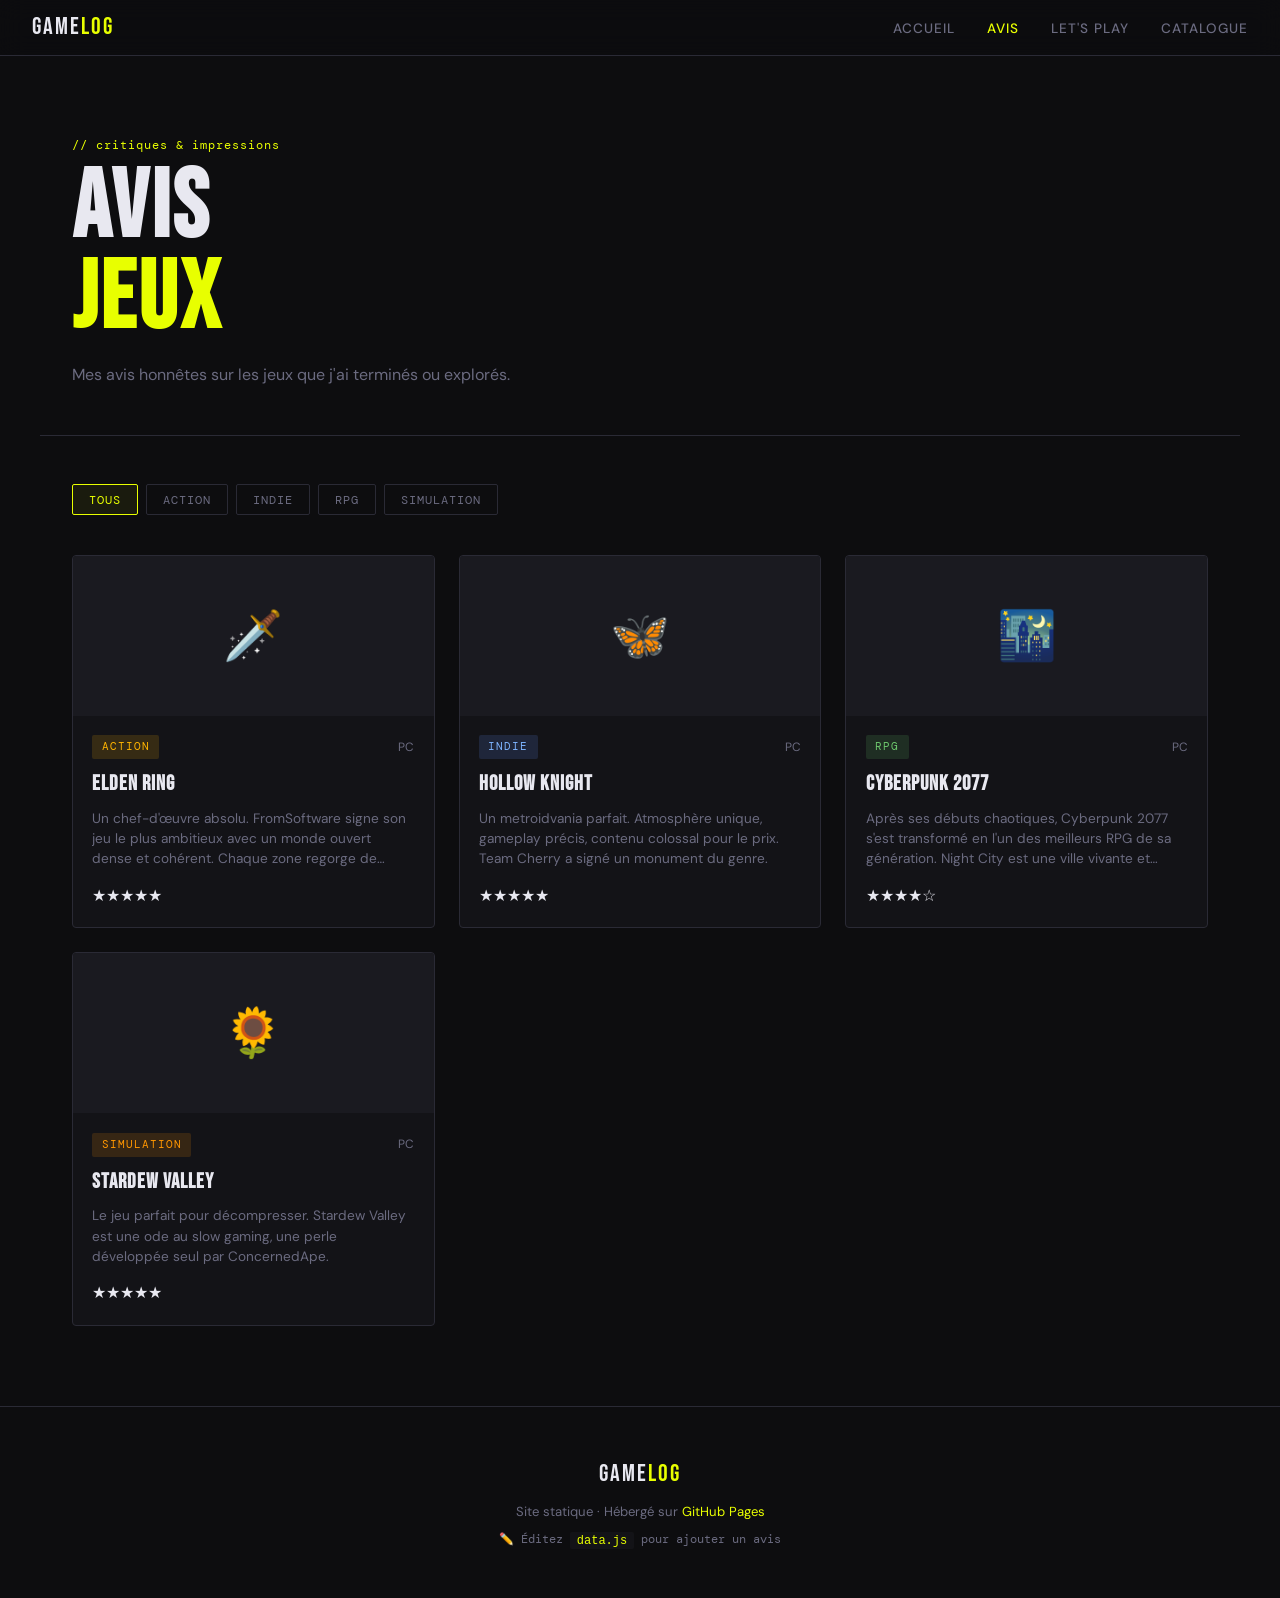
==== avis.html @ a3b69e29 "Add files via upload" ====
<!DOCTYPE html>
<html lang="fr">
<head>
  <meta charset="UTF-8" />
  <meta name="viewport" content="width=device-width, initial-scale=1.0" />
  <title>Avis — GameLog</title>
  <link rel="preconnect" href="https://fonts.googleapis.com" />
  <link href="https://fonts.googleapis.com/css2?family=Bebas+Neue&family=DM+Sans:wght@300;400;500;700&family=DM+Mono:wght@400;500&display=swap" rel="stylesheet" />
  <link rel="stylesheet" href="style.css" />
</head>
<body data-page="avis">

  <nav class="navbar">
    <a href="index.html" class="logo">GAME<span>LOG</span></a>
    <ul class="nav-links">
      <li><a href="index.html">Accueil</a></li>
      <li><a href="avis.html" class="active">Avis</a></li>
      <li><a href="letsplay.html">Let's Play</a></li>
      <li><a href="catalogue.html">Catalogue</a></li>
    </ul>
    <button class="nav-toggle" onclick="toggleMenu()">☰</button>
  </nav>

  <div class="page-hero">
    <span class="hero-tag section-tag">// critiques & impressions</span>
    <h1>AVIS<br><span class="accent">JEUX</span></h1>
    <p>Mes avis honnêtes sur les jeux que j'ai terminés ou explorés.</p>
  </div>

  <div class="page-content">
    <div class="filters" id="avis-filters"></div>
    <div class="cards-grid" id="avis-grid"></div>
  </div>

  <footer class="footer">
    <p class="logo">GAME<span>LOG</span></p>
    <p>Site statique · Hébergé sur <a href="https://pages.github.com/" target="_blank">GitHub Pages</a></p>
    <p class="footer-edit">✏️ Éditez <code>data.js</code> pour ajouter un avis</p>
  </footer>

  <script src="data.js"></script>
  <script src="app.js"></script>
</body>
</html>
---- style.css ----
/* =====================
   VARIABLES & RESET
   ===================== */
:root {
  --bg: #0d0d0f;
  --bg2: #131317;
  --bg3: #1a1a20;
  --border: #2a2a35;
  --accent: #e8ff00;
  --accent2: #ff4d6d;
  --text: #e8e8f0;
  --text-muted: #6b6b80;
  --font-display: 'Bebas Neue', sans-serif;
  --font-body: 'DM Sans', sans-serif;
  --font-mono: 'DM Mono', monospace;
  --radius: 4px;
  --transition: 0.2s ease;
}

*, *::before, *::after { box-sizing: border-box; margin: 0; padding: 0; }

html { scroll-behavior: smooth; }

body {
  background: var(--bg);
  color: var(--text);
  font-family: var(--font-body);
  font-size: 16px;
  line-height: 1.6;
  min-height: 100vh;
}

a { color: inherit; text-decoration: none; }
ul { list-style: none; }
img { max-width: 100%; border-radius: var(--radius); }

/* =====================
   NAVBAR
   ===================== */
.navbar {
  position: sticky;
  top: 0;
  z-index: 100;
  display: flex;
  align-items: center;
  justify-content: space-between;
  padding: 0 2rem;
  height: 56px;
  background: rgba(13,13,15,0.92);
  backdrop-filter: blur(12px);
  border-bottom: 1px solid var(--border);
}

.logo {
  font-family: var(--font-display);
  font-size: 1.5rem;
  letter-spacing: 2px;
  color: var(--text);
}
.logo span { color: var(--accent); }

.nav-links {
  display: flex;
  gap: 2rem;
}
.nav-links a {
  font-size: 0.85rem;
  font-weight: 500;
  text-transform: uppercase;
  letter-spacing: 1px;
  color: var(--text-muted);
  transition: color var(--transition);
}
.nav-links a:hover,
.nav-links a.active { color: var(--accent); }

.nav-toggle {
  display: none;
  background: none;
  border: none;
  color: var(--text);
  font-size: 1.4rem;
  cursor: pointer;
}

/* =====================
   HERO
   ===================== */
.hero {
  position: relative;
  min-height: 90vh;
  display: flex;
  flex-direction: column;
  justify-content: center;
  padding: 4rem 2rem 2rem;
  overflow: hidden;
}

.hero-bg {
  position: absolute;
  inset: 0;
  background:
    radial-gradient(ellipse 60% 60% at 80% 40%, rgba(232,255,0,0.06) 0%, transparent 70%),
    radial-gradient(ellipse 40% 40% at 20% 70%, rgba(255,77,109,0.05) 0%, transparent 60%);
}

.scanline {
  position: absolute;
  inset: 0;
  background: repeating-linear-gradient(
    0deg,
    transparent,
    transparent 2px,
    rgba(255,255,255,0.015) 2px,
    rgba(255,255,255,0.015) 4px
  );
  pointer-events: none;
}

.hero-content { position: relative; max-width: 700px; }

.hero-tag {
  font-family: var(--font-mono);
  font-size: 0.8rem;
  color: var(--accent);
  margin-bottom: 1rem;
  letter-spacing: 2px;
}

.hero h1 {
  font-family: var(--font-display);
  font-size: clamp(4rem, 12vw, 9rem);
  line-height: 0.9;
  letter-spacing: 2px;
  margin-bottom: 1.5rem;
}

.accent { color: var(--accent); -webkit-text-stroke: 0; }

.hero-sub {
  font-size: 1rem;
  color: var(--text-muted);
  letter-spacing: 1px;
  margin-bottom: 2.5rem;
}

.hero-cta { display: flex; gap: 1rem; flex-wrap: wrap; }

.btn {
  display: inline-block;
  padding: 0.7rem 1.8rem;
  font-family: var(--font-body);
  font-size: 0.85rem;
  font-weight: 700;
  text-transform: uppercase;
  letter-spacing: 2px;
  border-radius: var(--radius);
  transition: all var(--transition);
  cursor: pointer;
  border: none;
}
.btn-primary {
  background: var(--accent);
  color: #000;
}
.btn-primary:hover { background: #fff; }

.btn-ghost {
  border: 1px solid var(--border);
  color: var(--text);
  background: transparent;
}
.btn-ghost:hover { border-color: var(--accent); color: var(--accent); }

.hero-stats {
  position: relative;
  display: flex;
  gap: 3rem;
  margin-top: 4rem;
  padding-top: 2rem;
  border-top: 1px solid var(--border);
}

.stat {}
.stat-num {
  display: block;
  font-family: var(--font-display);
  font-size: 3rem;
  color: var(--accent);
  line-height: 1;
}
.stat-label {
  font-size: 0.75rem;
  text-transform: uppercase;
  letter-spacing: 1px;
  color: var(--text-muted);
}

/* =====================
   SECTIONS
   ===================== */
.section {
  padding: 5rem 2rem;
  max-width: 1200px;
  margin: 0 auto;
}

.section-dark {
  max-width: 100%;
  background: var(--bg2);
  padding: 5rem 2rem;
}
.section-dark > * { max-width: 1200px; margin-left: auto; margin-right: auto; }

.section-header {
  display: flex;
  align-items: baseline;
  gap: 1rem;
  margin-bottom: 2.5rem;
  flex-wrap: wrap;
}
.section-tag {
  font-family: var(--font-mono);
  font-size: 0.75rem;
  color: var(--accent);
  letter-spacing: 1px;
}
.section-header h2 {
  font-family: var(--font-display);
  font-size: 2.5rem;
  letter-spacing: 2px;
  flex: 1;
}
.see-all {
  font-size: 0.8rem;
  color: var(--text-muted);
  text-transform: uppercase;
  letter-spacing: 1px;
  transition: color var(--transition);
}
.see-all:hover { color: var(--accent); }

/* =====================
   CARDS GRID
   ===================== */
.cards-grid {
  display: grid;
  grid-template-columns: repeat(auto-fill, minmax(300px, 1fr));
  gap: 1.5rem;
}

.card {
  background: var(--bg2);
  border: 1px solid var(--border);
  border-radius: var(--radius);
  overflow: hidden;
  transition: border-color var(--transition), transform var(--transition);
  cursor: pointer;
}
.card:hover { border-color: var(--accent); transform: translateY(-3px); }

.card-cover {
  width: 100%;
  height: 160px;
  object-fit: cover;
  background: var(--bg3);
  display: flex;
  align-items: center;
  justify-content: center;
  font-size: 3rem;
}
.card-cover-placeholder {
  width: 100%;
  height: 160px;
  background: var(--bg3);
  display: flex;
  align-items: center;
  justify-content: center;
  font-size: 3rem;
}

.card-body { padding: 1.2rem; }

.card-meta {
  display: flex;
  justify-content: space-between;
  align-items: center;
  margin-bottom: 0.5rem;
}

.tag {
  font-family: var(--font-mono);
  font-size: 0.7rem;
  padding: 0.2rem 0.6rem;
  border-radius: 2px;
  background: var(--bg3);
  color: var(--text-muted);
  text-transform: uppercase;
  letter-spacing: 1px;
}
.tag.rpg { background: rgba(100,200,100,0.15); color: #6dc76d; }
.tag.fps { background: rgba(255,77,109,0.15); color: var(--accent2); }
.tag.indie { background: rgba(100,150,255,0.15); color: #7eb4ff; }
.tag.action { background: rgba(255,180,0,0.15); color: #ffb400; }
.tag.aventure { background: rgba(180,100,255,0.15); color: #c87aff; }
.tag.strategie { background: rgba(0,200,200,0.15); color: #00c8c8; }
.tag.simulation { background: rgba(255,150,0,0.15); color: #ff9600; }
.tag.sport { background: rgba(0,200,100,0.15); color: #00c864; }
.tag.horreur { background: rgba(120,0,0,0.3); color: #ff6060; }
.tag.plateforme { background: rgba(200,100,0,0.15); color: #c87832; }

.card h3 {
  font-family: var(--font-display);
  font-size: 1.3rem;
  letter-spacing: 1px;
  margin-bottom: 0.5rem;
}
.card p {
  font-size: 0.85rem;
  color: var(--text-muted);
  line-height: 1.5;
  display: -webkit-box;
  -webkit-line-clamp: 3;
  -webkit-box-orient: vertical;
  overflow: hidden;
}

.note {
  display: flex;
  gap: 2px;
  margin-top: 0.8rem;
  font-size: 1rem;
}

/* =====================
   LET'S PLAY LIST
   ===================== */
.lp-list { display: flex; flex-direction: column; gap: 1rem; max-width: 1200px; margin: 0 auto; }

.lp-item {
  display: flex;
  gap: 1.5rem;
  align-items: center;
  padding: 1rem 1.5rem;
  background: var(--bg);
  border: 1px solid var(--border);
  border-radius: var(--radius);
  transition: border-color var(--transition);
}
.lp-item:hover { border-color: var(--accent); }

.lp-num {
  font-family: var(--font-display);
  font-size: 2rem;
  color: var(--border);
  min-width: 40px;
  text-align: center;
}

.lp-info { flex: 1; }
.lp-info h3 {
  font-family: var(--font-display);
  font-size: 1.2rem;
  letter-spacing: 1px;
  margin-bottom: 0.2rem;
}
.lp-info p { font-size: 0.82rem; color: var(--text-muted); }

.lp-status {
  font-family: var(--font-mono);
  font-size: 0.7rem;
  padding: 0.3rem 0.8rem;
  border-radius: 2px;
  text-transform: uppercase;
  letter-spacing: 1px;
  white-space: nowrap;
}
.lp-status.en-cours { background: rgba(232,255,0,0.12); color: var(--accent); }
.lp-status.termine { background: rgba(100,200,100,0.12); color: #6dc76d; }
.lp-status.en-pause { background: rgba(255,180,0,0.12); color: #ffb400; }
.lp-status.prevu { background: rgba(150,150,180,0.12); color: var(--text-muted); }

/* =====================
   PAGE AVIS / LP / CATALOGUE
   ===================== */
.page-hero {
  padding: 5rem 2rem 3rem;
  max-width: 1200px;
  margin: 0 auto;
  border-bottom: 1px solid var(--border);
  margin-bottom: 3rem;
}
.page-hero .hero-tag { display: block; margin-bottom: 0.5rem; }
.page-hero h1 {
  font-family: var(--font-display);
  font-size: clamp(3rem, 8vw, 6rem);
  letter-spacing: 3px;
  line-height: 0.95;
}
.page-hero p { color: var(--text-muted); margin-top: 1rem; max-width: 500px; }

.page-content {
  max-width: 1200px;
  margin: 0 auto;
  padding: 0 2rem 5rem;
}

/* FILTERS */
.filters {
  display: flex;
  gap: 0.5rem;
  flex-wrap: wrap;
  margin-bottom: 2.5rem;
}
.filter-btn {
  font-family: var(--font-mono);
  font-size: 0.75rem;
  padding: 0.4rem 1rem;
  border-radius: 2px;
  border: 1px solid var(--border);
  background: transparent;
  color: var(--text-muted);
  cursor: pointer;
  text-transform: uppercase;
  letter-spacing: 1px;
  transition: all var(--transition);
}
.filter-btn:hover,
.filter-btn.active { border-color: var(--accent); color: var(--accent); background: rgba(232,255,0,0.06); }

/* SEARCH */
.search-bar {
  display: flex;
  gap: 0.75rem;
  margin-bottom: 2rem;
}
.search-bar input {
  flex: 1;
  padding: 0.7rem 1rem;
  background: var(--bg2);
  border: 1px solid var(--border);
  border-radius: var(--radius);
  color: var(--text);
  font-family: var(--font-mono);
  font-size: 0.85rem;
  outline: none;
  transition: border-color var(--transition);
}
.search-bar input:focus { border-color: var(--accent); }
.search-bar input::placeholder { color: var(--text-muted); }

/* CATALOGUE TABLE */
.catalogue-table {
  width: 100%;
  border-collapse: collapse;
  font-size: 0.88rem;
}
.catalogue-table thead tr {
  border-bottom: 1px solid var(--border);
}
.catalogue-table th {
  font-family: var(--font-mono);
  font-size: 0.7rem;
  text-transform: uppercase;
  letter-spacing: 1px;
  color: var(--text-muted);
  padding: 0.75rem 1rem;
  text-align: left;
  cursor: pointer;
  user-select: none;
  white-space: nowrap;
}
.catalogue-table th:hover { color: var(--accent); }
.catalogue-table tbody tr {
  border-bottom: 1px solid var(--border);
  transition: background var(--transition);
}
.catalogue-table tbody tr:hover { background: var(--bg2); }
.catalogue-table td {
  padding: 0.85rem 1rem;
  vertical-align: middle;
}
.catalogue-table td:first-child {
  font-weight: 500;
  color: var(--text);
}

.status-badge {
  font-family: var(--font-mono);
  font-size: 0.65rem;
  padding: 0.2rem 0.6rem;
  border-radius: 2px;
  text-transform: uppercase;
  letter-spacing: 1px;
}
.status-badge.termine { background: rgba(100,200,100,0.12); color: #6dc76d; }
.status-badge.en-cours { background: rgba(232,255,0,0.1); color: var(--accent); }
.status-badge.backlog { background: rgba(150,150,180,0.1); color: var(--text-muted); }
.status-badge.abandonne { background: rgba(255,77,109,0.1); color: var(--accent2); }
.status-badge.platine { background: rgba(180,130,255,0.15); color: #c87aff; }

/* MODAL */
.modal-overlay {
  position: fixed;
  inset: 0;
  background: rgba(0,0,0,0.85);
  z-index: 200;
  display: flex;
  align-items: center;
  justify-content: center;
  padding: 1rem;
  opacity: 0;
  pointer-events: none;
  transition: opacity 0.2s;
}
.modal-overlay.open { opacity: 1; pointer-events: all; }

.modal {
  background: var(--bg2);
  border: 1px solid var(--border);
  border-radius: var(--radius);
  max-width: 650px;
  width: 100%;
  max-height: 90vh;
  overflow-y: auto;
  padding: 2.5rem;
  position: relative;
  transform: translateY(20px);
  transition: transform 0.2s;
}
.modal-overlay.open .modal { transform: translateY(0); }

.modal-close {
  position: absolute;
  top: 1.2rem;
  right: 1.2rem;
  background: none;
  border: none;
  color: var(--text-muted);
  font-size: 1.4rem;
  cursor: pointer;
  line-height: 1;
}
.modal-close:hover { color: var(--accent); }

.modal-tag { display: block; margin-bottom: 0.5rem; }
.modal h2 {
  font-family: var(--font-display);
  font-size: 2.2rem;
  letter-spacing: 2px;
  margin-bottom: 0.5rem;
}
.modal .modal-meta { font-size: 0.8rem; color: var(--text-muted); margin-bottom: 1.5rem; }
.modal .modal-body { line-height: 1.8; color: var(--text); white-space: pre-wrap; }
.modal .note { font-size: 1.2rem; margin-bottom: 1rem; }

/* =====================
   STATS SUMMARY BAR
   ===================== */
.summary-bar {
  display: flex;
  gap: 2rem;
  padding: 1.5rem 0;
  margin-bottom: 2rem;
  border-bottom: 1px solid var(--border);
  flex-wrap: wrap;
}
.summary-item {}
.summary-item .num {
  font-family: var(--font-display);
  font-size: 2rem;
  color: var(--accent);
  line-height: 1;
}
.summary-item .lbl {
  font-size: 0.75rem;
  color: var(--text-muted);
  text-transform: uppercase;
  letter-spacing: 1px;
}

/* =====================
   FOOTER
   ===================== */
.footer {
  text-align: center;
  padding: 3rem 1rem;
  border-top: 1px solid var(--border);
  font-size: 0.82rem;
  color: var(--text-muted);
  display: flex;
  flex-direction: column;
  gap: 0.5rem;
}
.footer .logo { font-family: var(--font-display); font-size: 1.5rem; color: var(--text); }
.footer a { color: var(--accent); }
.footer-edit { font-family: var(--font-mono); font-size: 0.75rem; }
.footer code { background: var(--bg2); padding: 0.1rem 0.4rem; border-radius: 2px; color: var(--accent); }

/* =====================
   RESPONSIVE
   ===================== */
@media (max-width: 768px) {
  .nav-links { display: none; flex-direction: column; position: absolute; top: 56px; left: 0; right: 0; background: var(--bg); padding: 1rem 2rem; border-bottom: 1px solid var(--border); }
  .nav-links.open { display: flex; }
  .nav-toggle { display: block; }
  .navbar { position: relative; }

  .hero-stats { gap: 1.5rem; flex-wrap: wrap; }
  .stat-num { font-size: 2rem; }

  .lp-item { flex-wrap: wrap; }
  .lp-num { display: none; }

  .catalogue-table { font-size: 0.78rem; }
  .catalogue-table th, .catalogue-table td { padding: 0.6rem 0.5rem; }
  .catalogue-table th:nth-child(4),
  .catalogue-table td:nth-child(4) { display: none; }

  .summary-bar { gap: 1rem; }
}

/* =====================
   ANIMATIONS
   ===================== */
@keyframes fadeUp {
  from { opacity: 0; transform: translateY(20px); }
  to { opacity: 1; transform: translateY(0); }
}

.hero-content, .hero-stats {
  animation: fadeUp 0.6s ease both;
}
.hero-stats { animation-delay: 0.15s; }

.card, .lp-item {
  animation: fadeUp 0.4s ease both;
}
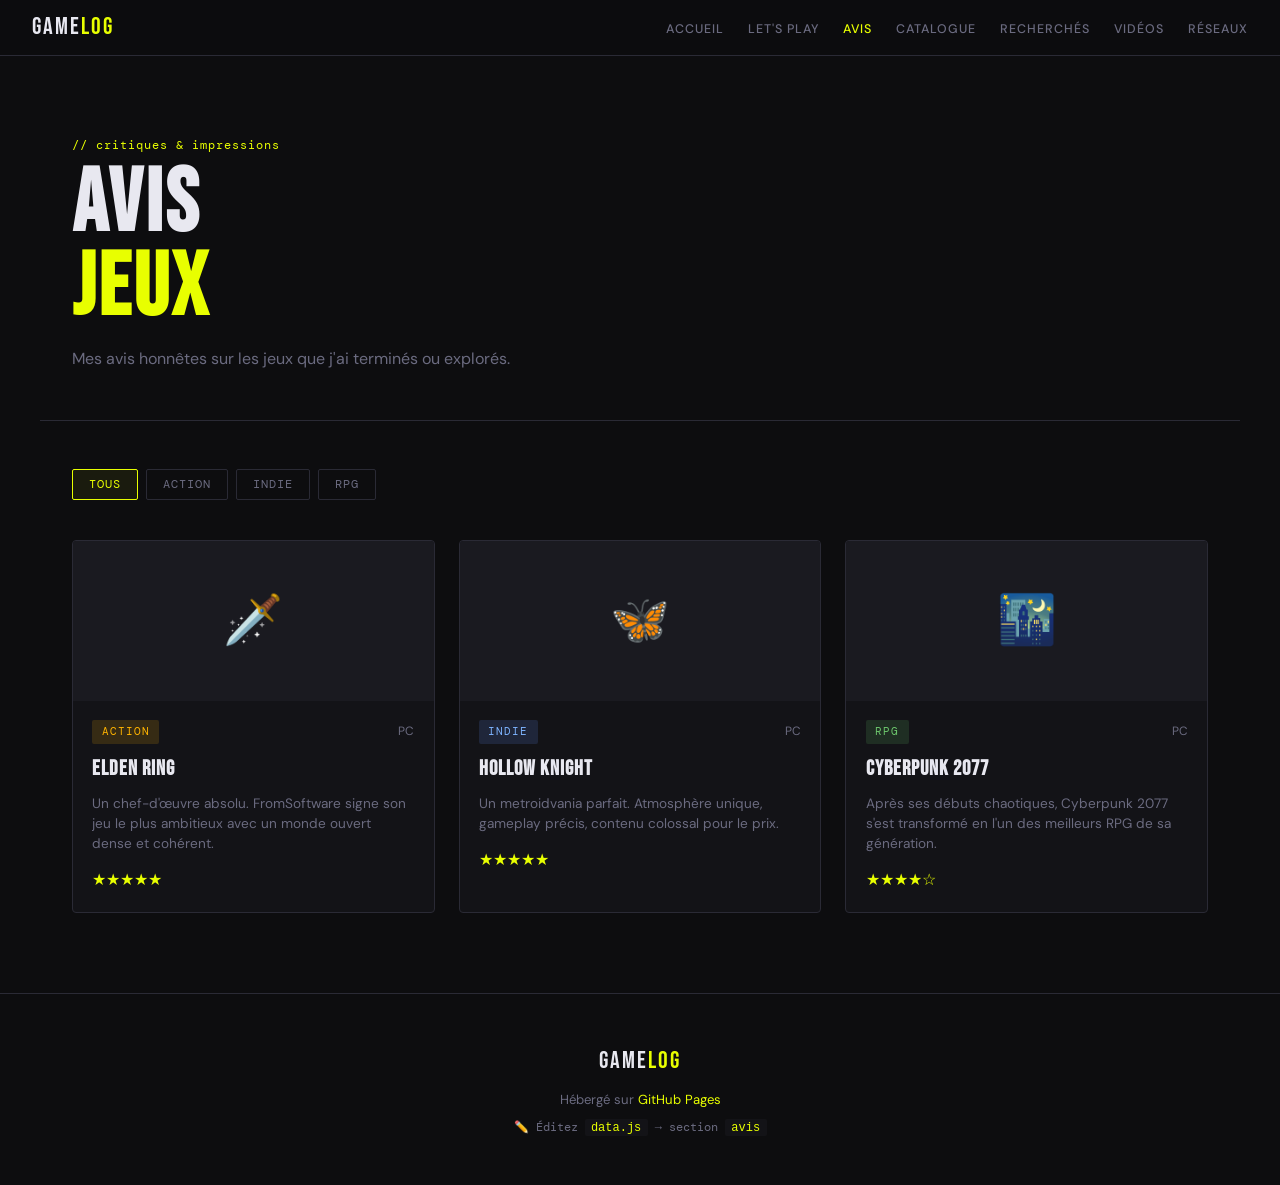
==== commit f0db3f4b: "Add files via upload" ====
--- a/avis.html
+++ b/avis.html
@@ -1,44 +1,40 @@
 <!DOCTYPE html>
 <html lang="fr">
 <head>
-  <meta charset="UTF-8" />
-  <meta name="viewport" content="width=device-width, initial-scale=1.0" />
+  <meta charset="UTF-8" /><meta name="viewport" content="width=device-width, initial-scale=1.0" />
   <title>Avis — GameLog</title>
   <link rel="preconnect" href="https://fonts.googleapis.com" />
   <link href="https://fonts.googleapis.com/css2?family=Bebas+Neue&family=DM+Sans:wght@300;400;500;700&family=DM+Mono:wght@400;500&display=swap" rel="stylesheet" />
   <link rel="stylesheet" href="style.css" />
 </head>
 <body data-page="avis">
-
   <nav class="navbar">
     <a href="index.html" class="logo">GAME<span>LOG</span></a>
-    <ul class="nav-links">
+    <ul class="nav-links" id="nav-links">
       <li><a href="index.html">Accueil</a></li>
+      <li><a href="letsplay.html">Let's Play</a></li>
       <li><a href="avis.html" class="active">Avis</a></li>
-      <li><a href="letsplay.html">Let's Play</a></li>
       <li><a href="catalogue.html">Catalogue</a></li>
+      <li><a href="recherches.html">Recherchés</a></li>
+      <li><a href="videos.html">Vidéos</a></li>
+      <li><a href="reseaux.html">Réseaux</a></li>
     </ul>
     <button class="nav-toggle" onclick="toggleMenu()">☰</button>
   </nav>
-
   <div class="page-hero">
     <span class="hero-tag section-tag">// critiques & impressions</span>
     <h1>AVIS<br><span class="accent">JEUX</span></h1>
     <p>Mes avis honnêtes sur les jeux que j'ai terminés ou explorés.</p>
   </div>
-
   <div class="page-content">
     <div class="filters" id="avis-filters"></div>
     <div class="cards-grid" id="avis-grid"></div>
   </div>
-
   <footer class="footer">
     <p class="logo">GAME<span>LOG</span></p>
-    <p>Site statique · Hébergé sur <a href="https://pages.github.com/" target="_blank">GitHub Pages</a></p>
-    <p class="footer-edit">✏️ Éditez <code>data.js</code> pour ajouter un avis</p>
+    <p>Hébergé sur <a href="https://pages.github.com/" target="_blank">GitHub Pages</a></p>
+    <p class="footer-edit">✏️ Éditez <code>data.js</code> → section <code>avis</code></p>
   </footer>
-
-  <script src="data.js"></script>
-  <script src="app.js"></script>
+  <script src="data.js"></script><script src="app.js"></script>
 </body>
 </html>
--- a/style.css
+++ b/style.css
@@ -16,288 +16,60 @@
   --radius: 4px;
   --transition: 0.2s ease;
 }
-
 *, *::before, *::after { box-sizing: border-box; margin: 0; padding: 0; }
-
 html { scroll-behavior: smooth; }
-
-body {
-  background: var(--bg);
-  color: var(--text);
-  font-family: var(--font-body);
-  font-size: 16px;
-  line-height: 1.6;
-  min-height: 100vh;
-}
-
+body { background: var(--bg); color: var(--text); font-family: var(--font-body); font-size: 16px; line-height: 1.6; min-height: 100vh; }
 a { color: inherit; text-decoration: none; }
 ul { list-style: none; }
 img { max-width: 100%; border-radius: var(--radius); }
 
-/* =====================
-   NAVBAR
-   ===================== */
+/* ── NAVBAR ── */
 .navbar {
-  position: sticky;
-  top: 0;
-  z-index: 100;
-  display: flex;
-  align-items: center;
-  justify-content: space-between;
-  padding: 0 2rem;
-  height: 56px;
-  background: rgba(13,13,15,0.92);
-  backdrop-filter: blur(12px);
+  position: sticky; top: 0; z-index: 100;
+  display: flex; align-items: center; justify-content: space-between;
+  padding: 0 2rem; height: 56px;
+  background: rgba(13,13,15,0.95); backdrop-filter: blur(12px);
   border-bottom: 1px solid var(--border);
-}
-
-.logo {
-  font-family: var(--font-display);
-  font-size: 1.5rem;
-  letter-spacing: 2px;
-  color: var(--text);
-}
+  gap: 1rem;
+}
+.logo { font-family: var(--font-display); font-size: 1.5rem; letter-spacing: 2px; color: var(--text); white-space: nowrap; }
 .logo span { color: var(--accent); }
-
-.nav-links {
-  display: flex;
-  gap: 2rem;
-}
-.nav-links a {
-  font-size: 0.85rem;
-  font-weight: 500;
-  text-transform: uppercase;
-  letter-spacing: 1px;
-  color: var(--text-muted);
-  transition: color var(--transition);
-}
-.nav-links a:hover,
-.nav-links a.active { color: var(--accent); }
-
-.nav-toggle {
-  display: none;
-  background: none;
-  border: none;
-  color: var(--text);
-  font-size: 1.4rem;
-  cursor: pointer;
-}
-
-/* =====================
-   HERO
-   ===================== */
-.hero {
-  position: relative;
-  min-height: 90vh;
-  display: flex;
-  flex-direction: column;
-  justify-content: center;
-  padding: 4rem 2rem 2rem;
-  overflow: hidden;
-}
-
-.hero-bg {
-  position: absolute;
-  inset: 0;
-  background:
-    radial-gradient(ellipse 60% 60% at 80% 40%, rgba(232,255,0,0.06) 0%, transparent 70%),
-    radial-gradient(ellipse 40% 40% at 20% 70%, rgba(255,77,109,0.05) 0%, transparent 60%);
-}
-
-.scanline {
-  position: absolute;
-  inset: 0;
-  background: repeating-linear-gradient(
-    0deg,
-    transparent,
-    transparent 2px,
-    rgba(255,255,255,0.015) 2px,
-    rgba(255,255,255,0.015) 4px
-  );
-  pointer-events: none;
-}
-
+.nav-links { display: flex; gap: 1.5rem; flex-wrap: nowrap; }
+.nav-links a { font-size: 0.78rem; font-weight: 500; text-transform: uppercase; letter-spacing: 1px; color: var(--text-muted); transition: color var(--transition); white-space: nowrap; }
+.nav-links a:hover, .nav-links a.active { color: var(--accent); }
+.nav-toggle { display: none; background: none; border: none; color: var(--text); font-size: 1.4rem; cursor: pointer; }
+
+/* ── HERO ── */
+.hero { position: relative; min-height: 88vh; display: flex; flex-direction: column; justify-content: center; padding: 5rem 2rem 2rem; overflow: hidden; }
+.hero-bg { position: absolute; inset: 0; background: radial-gradient(ellipse 60% 60% at 80% 40%, rgba(232,255,0,0.06) 0%, transparent 70%), radial-gradient(ellipse 40% 40% at 20% 70%, rgba(255,77,109,0.05) 0%, transparent 60%); }
+.scanline { position: absolute; inset: 0; background: repeating-linear-gradient(0deg, transparent, transparent 2px, rgba(255,255,255,0.012) 2px, rgba(255,255,255,0.012) 4px); pointer-events: none; }
 .hero-content { position: relative; max-width: 700px; }
-
-.hero-tag {
-  font-family: var(--font-mono);
-  font-size: 0.8rem;
-  color: var(--accent);
-  margin-bottom: 1rem;
-  letter-spacing: 2px;
-}
-
-.hero h1 {
-  font-family: var(--font-display);
-  font-size: clamp(4rem, 12vw, 9rem);
-  line-height: 0.9;
-  letter-spacing: 2px;
-  margin-bottom: 1.5rem;
-}
-
-.accent { color: var(--accent); -webkit-text-stroke: 0; }
-
-.hero-sub {
-  font-size: 1rem;
-  color: var(--text-muted);
-  letter-spacing: 1px;
-  margin-bottom: 2.5rem;
-}
-
+.hero-tag { font-family: var(--font-mono); font-size: 0.8rem; color: var(--accent); margin-bottom: 1rem; letter-spacing: 2px; }
+.hero h1 { font-family: var(--font-display); font-size: clamp(3.5rem, 10vw, 8rem); line-height: 0.9; letter-spacing: 2px; margin-bottom: 1.5rem; }
+.accent { color: var(--accent); }
+.hero-sub { font-size: 1rem; color: var(--text-muted); letter-spacing: 1px; margin-bottom: 2.5rem; }
 .hero-cta { display: flex; gap: 1rem; flex-wrap: wrap; }
-
-.btn {
-  display: inline-block;
-  padding: 0.7rem 1.8rem;
-  font-family: var(--font-body);
-  font-size: 0.85rem;
-  font-weight: 700;
-  text-transform: uppercase;
-  letter-spacing: 2px;
-  border-radius: var(--radius);
-  transition: all var(--transition);
-  cursor: pointer;
-  border: none;
-}
-.btn-primary {
-  background: var(--accent);
-  color: #000;
-}
+.btn { display: inline-block; padding: 0.7rem 1.8rem; font-family: var(--font-body); font-size: 0.82rem; font-weight: 700; text-transform: uppercase; letter-spacing: 2px; border-radius: var(--radius); transition: all var(--transition); cursor: pointer; border: none; }
+.btn-primary { background: var(--accent); color: #000; }
 .btn-primary:hover { background: #fff; }
-
-.btn-ghost {
-  border: 1px solid var(--border);
-  color: var(--text);
-  background: transparent;
-}
+.btn-ghost { border: 1px solid var(--border); color: var(--text); background: transparent; }
 .btn-ghost:hover { border-color: var(--accent); color: var(--accent); }
-
-.hero-stats {
-  position: relative;
-  display: flex;
-  gap: 3rem;
-  margin-top: 4rem;
-  padding-top: 2rem;
-  border-top: 1px solid var(--border);
-}
-
-.stat {}
-.stat-num {
-  display: block;
-  font-family: var(--font-display);
-  font-size: 3rem;
-  color: var(--accent);
-  line-height: 1;
-}
-.stat-label {
-  font-size: 0.75rem;
-  text-transform: uppercase;
-  letter-spacing: 1px;
-  color: var(--text-muted);
-}
-
-/* =====================
-   SECTIONS
-   ===================== */
-.section {
-  padding: 5rem 2rem;
-  max-width: 1200px;
-  margin: 0 auto;
-}
-
-.section-dark {
-  max-width: 100%;
-  background: var(--bg2);
-  padding: 5rem 2rem;
-}
+.hero-stats { position: relative; display: flex; gap: 3rem; margin-top: 4rem; padding-top: 2rem; border-top: 1px solid var(--border); flex-wrap: wrap; }
+.stat-num { display: block; font-family: var(--font-display); font-size: 3rem; color: var(--accent); line-height: 1; }
+.stat-label { font-size: 0.75rem; text-transform: uppercase; letter-spacing: 1px; color: var(--text-muted); }
+
+/* ── SECTIONS ── */
+.section { padding: 5rem 2rem; max-width: 1200px; margin: 0 auto; }
+.section-dark { max-width: 100%; background: var(--bg2); padding: 5rem 2rem; }
 .section-dark > * { max-width: 1200px; margin-left: auto; margin-right: auto; }
-
-.section-header {
-  display: flex;
-  align-items: baseline;
-  gap: 1rem;
-  margin-bottom: 2.5rem;
-  flex-wrap: wrap;
-}
-.section-tag {
-  font-family: var(--font-mono);
-  font-size: 0.75rem;
-  color: var(--accent);
-  letter-spacing: 1px;
-}
-.section-header h2 {
-  font-family: var(--font-display);
-  font-size: 2.5rem;
-  letter-spacing: 2px;
-  flex: 1;
-}
-.see-all {
-  font-size: 0.8rem;
-  color: var(--text-muted);
-  text-transform: uppercase;
-  letter-spacing: 1px;
-  transition: color var(--transition);
-}
+.section-header { display: flex; align-items: baseline; gap: 1rem; margin-bottom: 2.5rem; flex-wrap: wrap; }
+.section-tag { font-family: var(--font-mono); font-size: 0.75rem; color: var(--accent); letter-spacing: 1px; }
+.section-header h2 { font-family: var(--font-display); font-size: 2.5rem; letter-spacing: 2px; flex: 1; }
+.see-all { font-size: 0.8rem; color: var(--text-muted); text-transform: uppercase; letter-spacing: 1px; transition: color var(--transition); }
 .see-all:hover { color: var(--accent); }
 
-/* =====================
-   CARDS GRID
-   ===================== */
-.cards-grid {
-  display: grid;
-  grid-template-columns: repeat(auto-fill, minmax(300px, 1fr));
-  gap: 1.5rem;
-}
-
-.card {
-  background: var(--bg2);
-  border: 1px solid var(--border);
-  border-radius: var(--radius);
-  overflow: hidden;
-  transition: border-color var(--transition), transform var(--transition);
-  cursor: pointer;
-}
-.card:hover { border-color: var(--accent); transform: translateY(-3px); }
-
-.card-cover {
-  width: 100%;
-  height: 160px;
-  object-fit: cover;
-  background: var(--bg3);
-  display: flex;
-  align-items: center;
-  justify-content: center;
-  font-size: 3rem;
-}
-.card-cover-placeholder {
-  width: 100%;
-  height: 160px;
-  background: var(--bg3);
-  display: flex;
-  align-items: center;
-  justify-content: center;
-  font-size: 3rem;
-}
-
-.card-body { padding: 1.2rem; }
-
-.card-meta {
-  display: flex;
-  justify-content: space-between;
-  align-items: center;
-  margin-bottom: 0.5rem;
-}
-
-.tag {
-  font-family: var(--font-mono);
-  font-size: 0.7rem;
-  padding: 0.2rem 0.6rem;
-  border-radius: 2px;
-  background: var(--bg3);
-  color: var(--text-muted);
-  text-transform: uppercase;
-  letter-spacing: 1px;
-}
+/* ── TAGS GENRE ── */
+.tag { font-family: var(--font-mono); font-size: 0.7rem; padding: 0.2rem 0.6rem; border-radius: 2px; background: var(--bg3); color: var(--text-muted); text-transform: uppercase; letter-spacing: 1px; }
 .tag.rpg { background: rgba(100,200,100,0.15); color: #6dc76d; }
 .tag.fps { background: rgba(255,77,109,0.15); color: var(--accent2); }
 .tag.indie { background: rgba(100,150,255,0.15); color: #7eb4ff; }
@@ -309,330 +81,157 @@
 .tag.horreur { background: rgba(120,0,0,0.3); color: #ff6060; }
 .tag.plateforme { background: rgba(200,100,0,0.15); color: #c87832; }
 
-.card h3 {
-  font-family: var(--font-display);
-  font-size: 1.3rem;
-  letter-spacing: 1px;
-  margin-bottom: 0.5rem;
-}
-.card p {
-  font-size: 0.85rem;
-  color: var(--text-muted);
-  line-height: 1.5;
-  display: -webkit-box;
-  -webkit-line-clamp: 3;
-  -webkit-box-orient: vertical;
-  overflow: hidden;
-}
-
-.note {
-  display: flex;
-  gap: 2px;
-  margin-top: 0.8rem;
-  font-size: 1rem;
-}
-
-/* =====================
-   LET'S PLAY LIST
-   ===================== */
-.lp-list { display: flex; flex-direction: column; gap: 1rem; max-width: 1200px; margin: 0 auto; }
-
-.lp-item {
-  display: flex;
-  gap: 1.5rem;
-  align-items: center;
-  padding: 1rem 1.5rem;
-  background: var(--bg);
-  border: 1px solid var(--border);
-  border-radius: var(--radius);
-  transition: border-color var(--transition);
-}
+/* ── CARDS GRID ── */
+.cards-grid { display: grid; grid-template-columns: repeat(auto-fill, minmax(300px, 1fr)); gap: 1.5rem; }
+.card { background: var(--bg2); border: 1px solid var(--border); border-radius: var(--radius); overflow: hidden; transition: border-color var(--transition), transform var(--transition); cursor: pointer; }
+.card:hover { border-color: var(--accent); transform: translateY(-3px); }
+.card-cover { width: 100%; height: 160px; object-fit: cover; }
+.card-cover-placeholder { width: 100%; height: 160px; background: var(--bg3); display: flex; align-items: center; justify-content: center; font-size: 3rem; }
+.card-body { padding: 1.2rem; }
+.card-meta { display: flex; justify-content: space-between; align-items: center; margin-bottom: 0.5rem; }
+.card h3 { font-family: var(--font-display); font-size: 1.3rem; letter-spacing: 1px; margin-bottom: 0.5rem; }
+.card p { font-size: 0.85rem; color: var(--text-muted); line-height: 1.5; display: -webkit-box; -webkit-line-clamp: 3; -webkit-box-orient: vertical; overflow: hidden; }
+.note { display: flex; gap: 2px; margin-top: 0.8rem; font-size: 1rem; color: var(--accent); }
+
+/* ── LP LIST ── */
+.lp-list { display: flex; flex-direction: column; gap: 1rem; }
+.lp-item { display: flex; gap: 1.5rem; align-items: center; padding: 1rem 1.5rem; background: var(--bg); border: 1px solid var(--border); border-radius: var(--radius); transition: border-color var(--transition); }
 .lp-item:hover { border-color: var(--accent); }
-
-.lp-num {
-  font-family: var(--font-display);
-  font-size: 2rem;
-  color: var(--border);
-  min-width: 40px;
-  text-align: center;
-}
-
+.lp-num { font-family: var(--font-display); font-size: 2rem; color: var(--border); min-width: 40px; text-align: center; }
 .lp-info { flex: 1; }
-.lp-info h3 {
-  font-family: var(--font-display);
-  font-size: 1.2rem;
-  letter-spacing: 1px;
-  margin-bottom: 0.2rem;
-}
+.lp-info h3 { font-family: var(--font-display); font-size: 1.2rem; letter-spacing: 1px; margin-bottom: 0.2rem; }
 .lp-info p { font-size: 0.82rem; color: var(--text-muted); }
-
-.lp-status {
-  font-family: var(--font-mono);
-  font-size: 0.7rem;
-  padding: 0.3rem 0.8rem;
-  border-radius: 2px;
-  text-transform: uppercase;
-  letter-spacing: 1px;
-  white-space: nowrap;
-}
+.lp-status { font-family: var(--font-mono); font-size: 0.7rem; padding: 0.3rem 0.8rem; border-radius: 2px; text-transform: uppercase; letter-spacing: 1px; white-space: nowrap; }
 .lp-status.en-cours { background: rgba(232,255,0,0.12); color: var(--accent); }
 .lp-status.termine { background: rgba(100,200,100,0.12); color: #6dc76d; }
 .lp-status.en-pause { background: rgba(255,180,0,0.12); color: #ffb400; }
 .lp-status.prevu { background: rgba(150,150,180,0.12); color: var(--text-muted); }
 
-/* =====================
-   PAGE AVIS / LP / CATALOGUE
-   ===================== */
-.page-hero {
-  padding: 5rem 2rem 3rem;
-  max-width: 1200px;
-  margin: 0 auto;
-  border-bottom: 1px solid var(--border);
-  margin-bottom: 3rem;
-}
+/* ── PAGE LAYOUT ── */
+.page-hero { padding: 5rem 2rem 3rem; max-width: 1200px; margin: 0 auto; border-bottom: 1px solid var(--border); margin-bottom: 3rem; }
 .page-hero .hero-tag { display: block; margin-bottom: 0.5rem; }
-.page-hero h1 {
-  font-family: var(--font-display);
-  font-size: clamp(3rem, 8vw, 6rem);
-  letter-spacing: 3px;
-  line-height: 0.95;
-}
+.page-hero h1 { font-family: var(--font-display); font-size: clamp(2.5rem, 7vw, 5.5rem); letter-spacing: 3px; line-height: 0.95; }
 .page-hero p { color: var(--text-muted); margin-top: 1rem; max-width: 500px; }
-
-.page-content {
-  max-width: 1200px;
-  margin: 0 auto;
-  padding: 0 2rem 5rem;
-}
-
-/* FILTERS */
-.filters {
-  display: flex;
-  gap: 0.5rem;
-  flex-wrap: wrap;
-  margin-bottom: 2.5rem;
-}
-.filter-btn {
-  font-family: var(--font-mono);
-  font-size: 0.75rem;
-  padding: 0.4rem 1rem;
-  border-radius: 2px;
-  border: 1px solid var(--border);
-  background: transparent;
-  color: var(--text-muted);
-  cursor: pointer;
-  text-transform: uppercase;
-  letter-spacing: 1px;
-  transition: all var(--transition);
-}
-.filter-btn:hover,
-.filter-btn.active { border-color: var(--accent); color: var(--accent); background: rgba(232,255,0,0.06); }
-
-/* SEARCH */
-.search-bar {
-  display: flex;
-  gap: 0.75rem;
-  margin-bottom: 2rem;
-}
-.search-bar input {
-  flex: 1;
-  padding: 0.7rem 1rem;
-  background: var(--bg2);
-  border: 1px solid var(--border);
-  border-radius: var(--radius);
-  color: var(--text);
-  font-family: var(--font-mono);
-  font-size: 0.85rem;
-  outline: none;
-  transition: border-color var(--transition);
-}
+.page-content { max-width: 1200px; margin: 0 auto; padding: 0 2rem 5rem; }
+
+/* ── FILTERS ── */
+.filters { display: flex; gap: 0.5rem; flex-wrap: wrap; margin-bottom: 2.5rem; }
+.filter-btn { font-family: var(--font-mono); font-size: 0.75rem; padding: 0.4rem 1rem; border-radius: 2px; border: 1px solid var(--border); background: transparent; color: var(--text-muted); cursor: pointer; text-transform: uppercase; letter-spacing: 1px; transition: all var(--transition); }
+.filter-btn:hover, .filter-btn.active { border-color: var(--accent); color: var(--accent); background: rgba(232,255,0,0.06); }
+
+/* ── SEARCH ── */
+.search-bar { display: flex; gap: 0.75rem; margin-bottom: 2rem; }
+.search-bar input { flex: 1; padding: 0.7rem 1rem; background: var(--bg2); border: 1px solid var(--border); border-radius: var(--radius); color: var(--text); font-family: var(--font-mono); font-size: 0.85rem; outline: none; transition: border-color var(--transition); }
 .search-bar input:focus { border-color: var(--accent); }
 .search-bar input::placeholder { color: var(--text-muted); }
 
-/* CATALOGUE TABLE */
-.catalogue-table {
-  width: 100%;
-  border-collapse: collapse;
-  font-size: 0.88rem;
-}
-.catalogue-table thead tr {
-  border-bottom: 1px solid var(--border);
-}
-.catalogue-table th {
-  font-family: var(--font-mono);
-  font-size: 0.7rem;
-  text-transform: uppercase;
-  letter-spacing: 1px;
-  color: var(--text-muted);
-  padding: 0.75rem 1rem;
-  text-align: left;
-  cursor: pointer;
-  user-select: none;
-  white-space: nowrap;
-}
+/* ── CATALOGUE TABLE ── */
+.catalogue-table { width: 100%; border-collapse: collapse; font-size: 0.88rem; }
+.catalogue-table thead tr { border-bottom: 1px solid var(--border); }
+.catalogue-table th { font-family: var(--font-mono); font-size: 0.7rem; text-transform: uppercase; letter-spacing: 1px; color: var(--text-muted); padding: 0.75rem 1rem; text-align: left; cursor: pointer; user-select: none; white-space: nowrap; }
 .catalogue-table th:hover { color: var(--accent); }
-.catalogue-table tbody tr {
-  border-bottom: 1px solid var(--border);
-  transition: background var(--transition);
-}
+.catalogue-table tbody tr { border-bottom: 1px solid var(--border); transition: background var(--transition); }
 .catalogue-table tbody tr:hover { background: var(--bg2); }
-.catalogue-table td {
-  padding: 0.85rem 1rem;
-  vertical-align: middle;
-}
-.catalogue-table td:first-child {
-  font-weight: 500;
-  color: var(--text);
-}
-
-.status-badge {
-  font-family: var(--font-mono);
-  font-size: 0.65rem;
-  padding: 0.2rem 0.6rem;
-  border-radius: 2px;
-  text-transform: uppercase;
-  letter-spacing: 1px;
-}
+.catalogue-table td { padding: 0.85rem 1rem; vertical-align: middle; }
+.status-badge { font-family: var(--font-mono); font-size: 0.65rem; padding: 0.2rem 0.6rem; border-radius: 2px; text-transform: uppercase; letter-spacing: 1px; }
 .status-badge.termine { background: rgba(100,200,100,0.12); color: #6dc76d; }
 .status-badge.en-cours { background: rgba(232,255,0,0.1); color: var(--accent); }
 .status-badge.backlog { background: rgba(150,150,180,0.1); color: var(--text-muted); }
 .status-badge.abandonne { background: rgba(255,77,109,0.1); color: var(--accent2); }
 .status-badge.platine { background: rgba(180,130,255,0.15); color: #c87aff; }
 
-/* MODAL */
-.modal-overlay {
-  position: fixed;
-  inset: 0;
-  background: rgba(0,0,0,0.85);
-  z-index: 200;
-  display: flex;
-  align-items: center;
-  justify-content: center;
-  padding: 1rem;
-  opacity: 0;
-  pointer-events: none;
-  transition: opacity 0.2s;
-}
+/* ── RECHERCHES ── */
+.recherches-grid { display: grid; grid-template-columns: repeat(auto-fill, minmax(280px, 1fr)); gap: 1rem; }
+.recherche-card { background: var(--bg2); border: 1px solid var(--border); border-radius: var(--radius); padding: 1.4rem; transition: border-color var(--transition); }
+.recherche-card:hover { border-color: var(--accent); }
+.recherche-card h3 { font-family: var(--font-display); font-size: 1.3rem; letter-spacing: 1px; margin-bottom: 0.4rem; }
+.recherche-card .meta { font-size: 0.78rem; color: var(--text-muted); margin-bottom: 0.8rem; }
+.recherche-card .note-text { font-size: 0.82rem; color: var(--text-muted); margin-top: 0.6rem; font-style: italic; border-left: 2px solid var(--border); padding-left: 0.8rem; }
+.priorite-badge { font-family: var(--font-mono); font-size: 0.65rem; padding: 0.2rem 0.6rem; border-radius: 2px; text-transform: uppercase; letter-spacing: 1px; }
+.priorite-badge.haute { background: rgba(255,77,109,0.15); color: var(--accent2); }
+.priorite-badge.moyenne { background: rgba(255,180,0,0.12); color: #ffb400; }
+.priorite-badge.basse { background: rgba(150,150,180,0.1); color: var(--text-muted); }
+.statut-rech { font-family: var(--font-mono); font-size: 0.65rem; padding: 0.2rem 0.6rem; border-radius: 2px; text-transform: uppercase; letter-spacing: 1px; }
+.statut-rech.recherche { background: rgba(232,255,0,0.08); color: var(--accent); }
+.statut-rech.trouve { background: rgba(100,200,100,0.12); color: #6dc76d; }
+.statut-rech.commande { background: rgba(100,150,255,0.12); color: #7eb4ff; }
+
+/* ── VIDÉOS ── */
+.videos-grid { display: grid; grid-template-columns: repeat(auto-fill, minmax(320px, 1fr)); gap: 1.5rem; }
+.video-card { background: var(--bg2); border: 1px solid var(--border); border-radius: var(--radius); overflow: hidden; transition: border-color var(--transition), transform var(--transition); }
+.video-card:hover { border-color: var(--accent); transform: translateY(-2px); }
+.video-thumb { width: 100%; aspect-ratio: 16/9; background: var(--bg3); display: flex; align-items: center; justify-content: center; font-size: 3rem; position: relative; overflow: hidden; }
+.video-thumb iframe { width: 100%; height: 100%; border: none; position: absolute; inset: 0; }
+.video-thumb .play-placeholder { display: flex; flex-direction: column; align-items: center; gap: 0.5rem; }
+.video-thumb .play-btn { width: 56px; height: 56px; background: var(--accent); border-radius: 50%; display: flex; align-items: center; justify-content: center; font-size: 1.2rem; color: #000; text-decoration: none; transition: transform var(--transition); }
+.video-thumb .play-btn:hover { transform: scale(1.1); }
+.video-thumb .no-link { opacity: 0.3; }
+.video-body { padding: 1.2rem; }
+.video-body h3 { font-family: var(--font-display); font-size: 1.2rem; letter-spacing: 1px; margin-bottom: 0.5rem; }
+.video-body p { font-size: 0.82rem; color: var(--text-muted); line-height: 1.5; }
+.video-meta { display: flex; justify-content: space-between; align-items: center; margin-bottom: 0.6rem; }
+.video-duree { font-family: var(--font-mono); font-size: 0.75rem; color: var(--text-muted); }
+.video-type { font-family: var(--font-mono); font-size: 0.65rem; padding: 0.2rem 0.6rem; border-radius: 2px; text-transform: uppercase; letter-spacing: 1px; }
+.video-type.letsplay { background: rgba(232,255,0,0.1); color: var(--accent); }
+.video-type.test { background: rgba(100,150,255,0.12); color: #7eb4ff; }
+.video-type.top { background: rgba(180,100,255,0.12); color: #c87aff; }
+.video-type.conseil { background: rgba(100,200,100,0.12); color: #6dc76d; }
+.video-type.autre { background: var(--bg3); color: var(--text-muted); }
+
+/* ── RÉSEAUX ── */
+.reseaux-grid { display: grid; grid-template-columns: repeat(auto-fill, minmax(260px, 1fr)); gap: 1rem; }
+.reseau-card { display: flex; align-items: center; gap: 1.2rem; padding: 1.4rem; background: var(--bg2); border: 1px solid var(--border); border-radius: var(--radius); transition: all var(--transition); text-decoration: none; color: var(--text); }
+.reseau-card:hover { transform: translateY(-2px); }
+.reseau-card.inactive { opacity: 0.35; cursor: default; pointer-events: none; }
+.reseau-icone { width: 52px; height: 52px; border-radius: var(--radius); display: flex; align-items: center; justify-content: center; font-size: 1.4rem; font-weight: bold; flex-shrink: 0; }
+.reseau-info h3 { font-family: var(--font-display); font-size: 1.2rem; letter-spacing: 1px; }
+.reseau-info p { font-size: 0.8rem; color: var(--text-muted); }
+.reseau-badge { font-family: var(--font-mono); font-size: 0.65rem; padding: 0.15rem 0.5rem; border-radius: 2px; margin-top: 0.3rem; display: inline-block; }
+.reseau-badge.actif { background: rgba(100,200,100,0.12); color: #6dc76d; }
+.reseau-badge.bientot { background: rgba(255,180,0,0.1); color: #ffb400; }
+
+/* ── SUMMARY BAR ── */
+.summary-bar { display: flex; gap: 2rem; padding: 1.5rem 0; margin-bottom: 2rem; border-bottom: 1px solid var(--border); flex-wrap: wrap; }
+.summary-item .num { font-family: var(--font-display); font-size: 2rem; color: var(--accent); line-height: 1; }
+.summary-item .lbl { font-size: 0.75rem; color: var(--text-muted); text-transform: uppercase; letter-spacing: 1px; }
+
+/* ── MODAL ── */
+.modal-overlay { position: fixed; inset: 0; background: rgba(0,0,0,0.85); z-index: 200; display: flex; align-items: center; justify-content: center; padding: 1rem; opacity: 0; pointer-events: none; transition: opacity 0.2s; }
 .modal-overlay.open { opacity: 1; pointer-events: all; }
-
-.modal {
-  background: var(--bg2);
-  border: 1px solid var(--border);
-  border-radius: var(--radius);
-  max-width: 650px;
-  width: 100%;
-  max-height: 90vh;
-  overflow-y: auto;
-  padding: 2.5rem;
-  position: relative;
-  transform: translateY(20px);
-  transition: transform 0.2s;
-}
+.modal { background: var(--bg2); border: 1px solid var(--border); border-radius: var(--radius); max-width: 650px; width: 100%; max-height: 90vh; overflow-y: auto; padding: 2.5rem; position: relative; transform: translateY(20px); transition: transform 0.2s; }
 .modal-overlay.open .modal { transform: translateY(0); }
-
-.modal-close {
-  position: absolute;
-  top: 1.2rem;
-  right: 1.2rem;
-  background: none;
-  border: none;
-  color: var(--text-muted);
-  font-size: 1.4rem;
-  cursor: pointer;
-  line-height: 1;
-}
+.modal-close { position: absolute; top: 1.2rem; right: 1.2rem; background: none; border: none; color: var(--text-muted); font-size: 1.4rem; cursor: pointer; line-height: 1; }
 .modal-close:hover { color: var(--accent); }
-
 .modal-tag { display: block; margin-bottom: 0.5rem; }
-.modal h2 {
-  font-family: var(--font-display);
-  font-size: 2.2rem;
-  letter-spacing: 2px;
-  margin-bottom: 0.5rem;
-}
+.modal h2 { font-family: var(--font-display); font-size: 2.2rem; letter-spacing: 2px; margin-bottom: 0.5rem; }
 .modal .modal-meta { font-size: 0.8rem; color: var(--text-muted); margin-bottom: 1.5rem; }
 .modal .modal-body { line-height: 1.8; color: var(--text); white-space: pre-wrap; }
 .modal .note { font-size: 1.2rem; margin-bottom: 1rem; }
 
-/* =====================
-   STATS SUMMARY BAR
-   ===================== */
-.summary-bar {
-  display: flex;
-  gap: 2rem;
-  padding: 1.5rem 0;
-  margin-bottom: 2rem;
-  border-bottom: 1px solid var(--border);
-  flex-wrap: wrap;
-}
-.summary-item {}
-.summary-item .num {
-  font-family: var(--font-display);
-  font-size: 2rem;
-  color: var(--accent);
-  line-height: 1;
-}
-.summary-item .lbl {
-  font-size: 0.75rem;
-  color: var(--text-muted);
-  text-transform: uppercase;
-  letter-spacing: 1px;
-}
-
-/* =====================
-   FOOTER
-   ===================== */
-.footer {
-  text-align: center;
-  padding: 3rem 1rem;
-  border-top: 1px solid var(--border);
-  font-size: 0.82rem;
-  color: var(--text-muted);
-  display: flex;
-  flex-direction: column;
-  gap: 0.5rem;
-}
+/* ── FOOTER ── */
+.footer { text-align: center; padding: 3rem 1rem; border-top: 1px solid var(--border); font-size: 0.82rem; color: var(--text-muted); display: flex; flex-direction: column; gap: 0.5rem; }
 .footer .logo { font-family: var(--font-display); font-size: 1.5rem; color: var(--text); }
 .footer a { color: var(--accent); }
 .footer-edit { font-family: var(--font-mono); font-size: 0.75rem; }
 .footer code { background: var(--bg2); padding: 0.1rem 0.4rem; border-radius: 2px; color: var(--accent); }
 
-/* =====================
-   RESPONSIVE
-   ===================== */
-@media (max-width: 768px) {
-  .nav-links { display: none; flex-direction: column; position: absolute; top: 56px; left: 0; right: 0; background: var(--bg); padding: 1rem 2rem; border-bottom: 1px solid var(--border); }
+/* ── ANIMATIONS ── */
+@keyframes fadeUp { from { opacity: 0; transform: translateY(20px); } to { opacity: 1; transform: translateY(0); } }
+.hero-content { animation: fadeUp 0.6s ease both; }
+.hero-stats { animation: fadeUp 0.6s ease 0.15s both; }
+.card, .lp-item, .recherche-card, .video-card, .reseau-card { animation: fadeUp 0.4s ease both; }
+
+/* ── RESPONSIVE ── */
+@media (max-width: 900px) {
+  .nav-links { display: none; flex-direction: column; position: absolute; top: 56px; left: 0; right: 0; background: var(--bg); padding: 1rem 2rem; border-bottom: 1px solid var(--border); z-index: 99; }
   .nav-links.open { display: flex; }
   .nav-toggle { display: block; }
   .navbar { position: relative; }
-
-  .hero-stats { gap: 1.5rem; flex-wrap: wrap; }
+}
+@media (max-width: 600px) {
+  .hero-stats { gap: 1.5rem; }
   .stat-num { font-size: 2rem; }
-
-  .lp-item { flex-wrap: wrap; }
   .lp-num { display: none; }
-
-  .catalogue-table { font-size: 0.78rem; }
-  .catalogue-table th, .catalogue-table td { padding: 0.6rem 0.5rem; }
-  .catalogue-table th:nth-child(4),
-  .catalogue-table td:nth-child(4) { display: none; }
-
+  .catalogue-table th:nth-child(4), .catalogue-table td:nth-child(4) { display: none; }
   .summary-bar { gap: 1rem; }
 }
-
-/* =====================
-   ANIMATIONS
-   ===================== */
-@keyframes fadeUp {
-  from { opacity: 0; transform: translateY(20px); }
-  to { opacity: 1; transform: translateY(0); }
-}
-
-.hero-content, .hero-stats {
-  animation: fadeUp 0.6s ease both;
-}
-.hero-stats { animation-delay: 0.15s; }
-
-.card, .lp-item {
-  animation: fadeUp 0.4s ease both;
-}
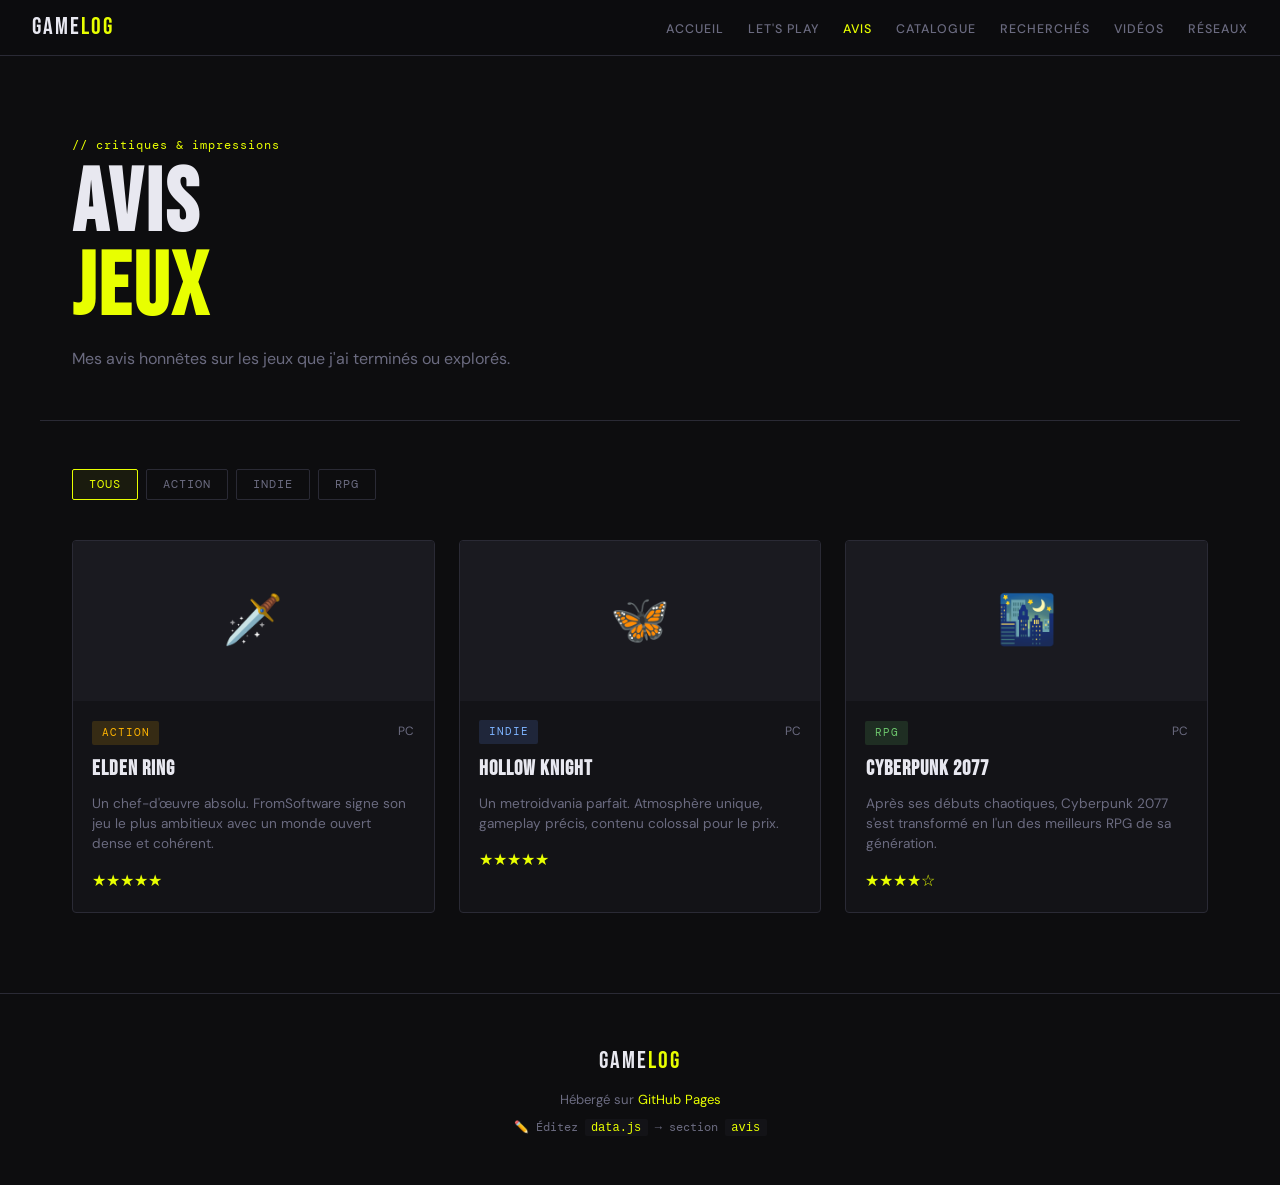
==== commit e8cf65a2: "Correct God of War Ragnarok platform" ====
--- a/avis.html
+++ b/avis.html
@@ -35,6 +35,6 @@
     <p>Hébergé sur <a href="https://pages.github.com/" target="_blank">GitHub Pages</a></p>
     <p class="footer-edit">✏️ Éditez <code>data.js</code> → section <code>avis</code></p>
   </footer>
-  <script src="data.js"></script><script src="app.js"></script>
+  <script src="data.js?v=bc06e88"></script><script src="app.js?v=bc06e88"></script>
 </body>
 </html>
--- a/style.css
+++ b/style.css
@@ -139,6 +139,7 @@
 .status-badge.backlog { background: rgba(150,150,180,0.1); color: var(--text-muted); }
 .status-badge.abandonne { background: rgba(255,77,109,0.1); color: var(--accent2); }
 .status-badge.platine { background: rgba(180,130,255,0.15); color: #c87aff; }
+.status-badge.possede { background: rgba(100,150,255,0.12); color: #7eb4ff; }
 
 /* ── RECHERCHES ── */
 .recherches-grid { display: grid; grid-template-columns: repeat(auto-fill, minmax(280px, 1fr)); gap: 1rem; }
